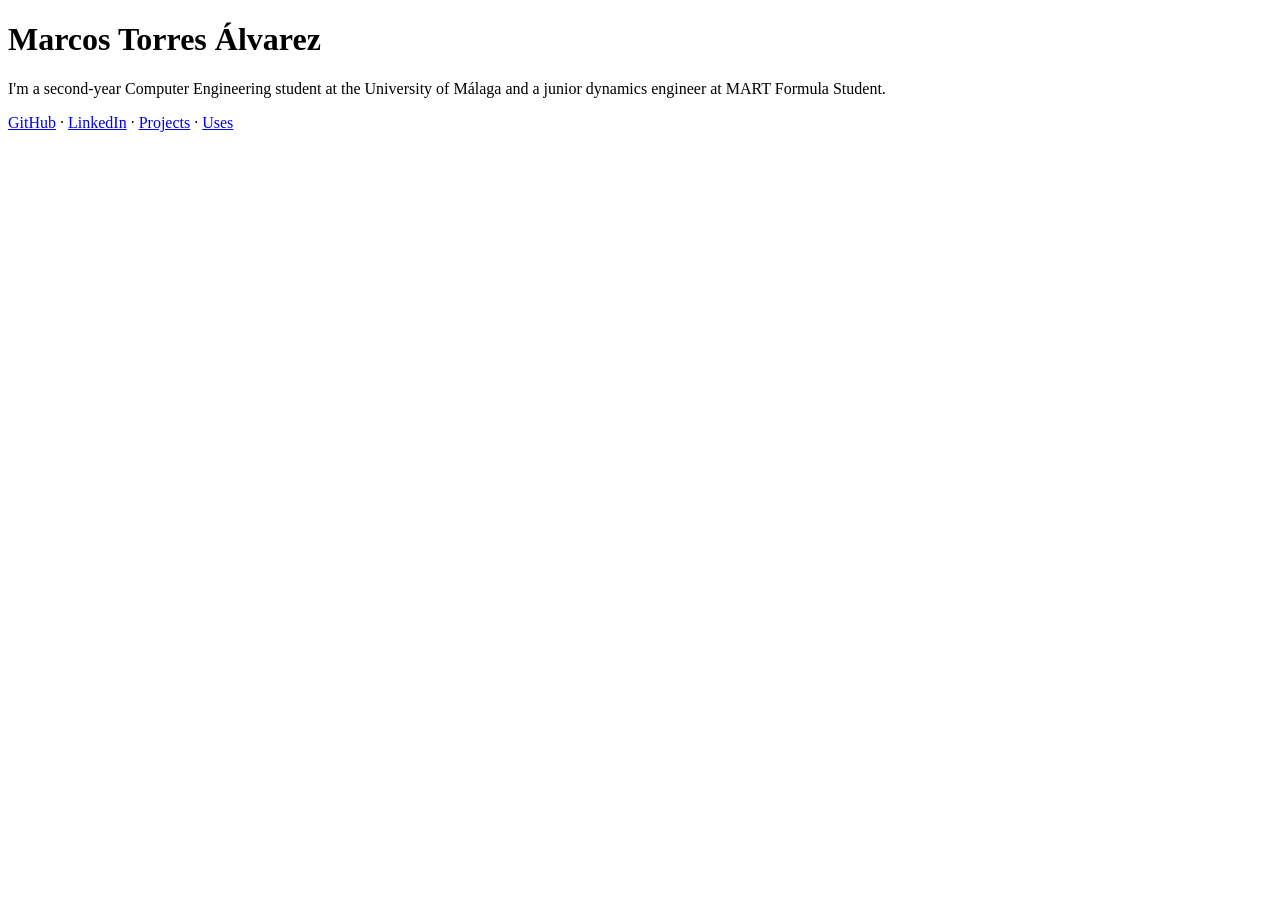
==== index.html @ 0f6a8b1e "Add projects page" ====
<!doctype html>
<html lang="en">
  <head>
    <meta charset="utf-8">
    <meta name="viewport" content="width=device-width, initial-scale=1">
    <title>Marcos Torres Álvarez</title>
    <meta name="description" content="Computer Engineering student at the University of Málaga and junior dynamics engineer at MART Formula Student.">
  </head>
  <body>
    <h1>Marcos Torres Álvarez</h1>
    <p>I'm a second-year Computer Engineering student at the University of Málaga and a junior dynamics engineer at MART Formula Student.</p>
    <p>
      <a href="https://github.com/mtoralv">GitHub</a> ·
      <a href="https://www.linkedin.com/in/mtoralv/">LinkedIn</a> ·
      <a href="/projects">Projects</a> ·
      <a href="/uses">Uses</a>
    </p>
  </body>
</html>
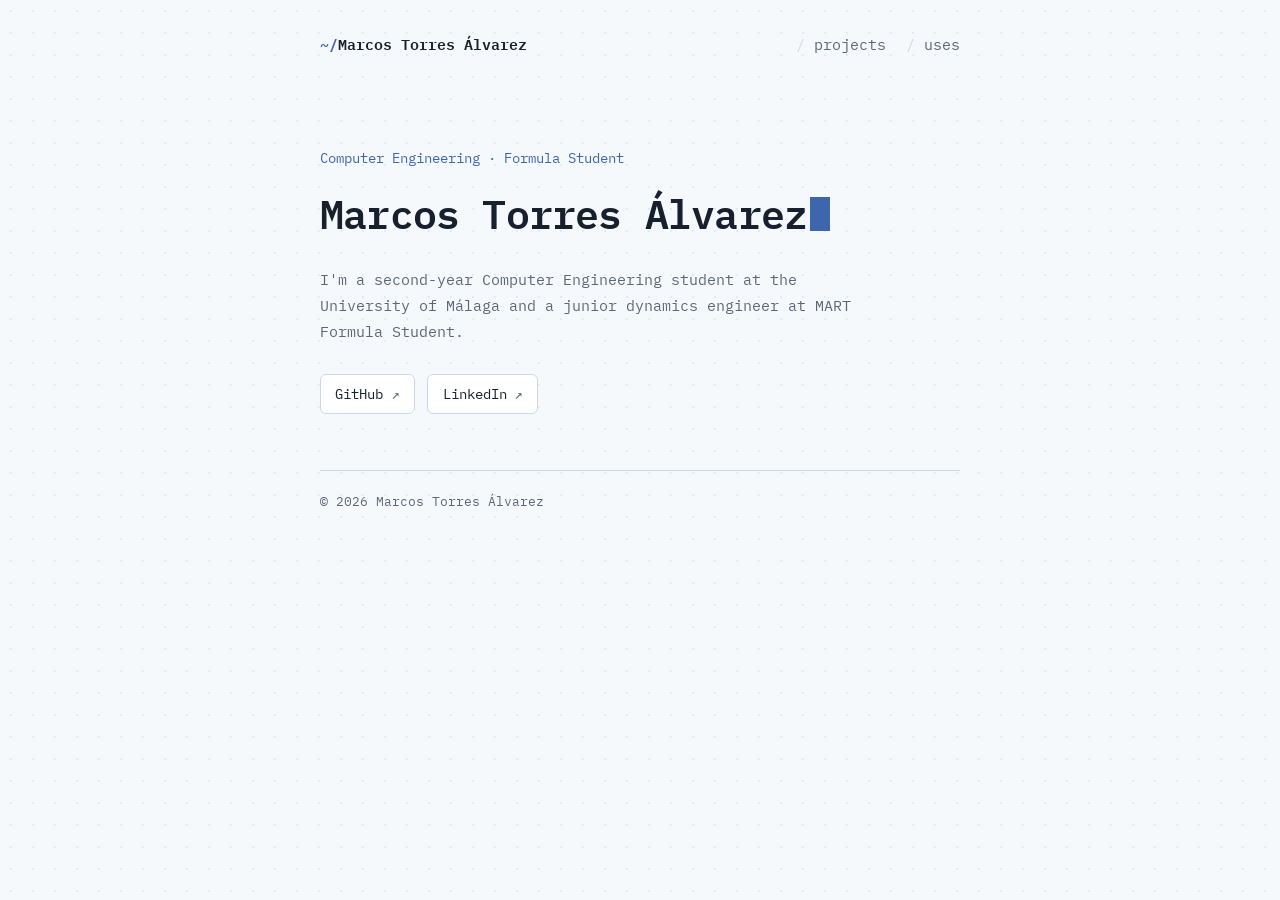
==== commit de4acfb4: "Add site design: stylesheet, self-hosted font, favicon and footer" ====
--- a/index.html
+++ b/index.html
@@ -5,15 +5,34 @@
     <meta name="viewport" content="width=device-width, initial-scale=1">
     <title>Marcos Torres Álvarez</title>
     <meta name="description" content="Computer Engineering student at the University of Málaga and junior dynamics engineer at MART Formula Student.">
+    <link rel="icon" href="favicon.svg" type="image/svg+xml">
+    <link rel="stylesheet" href="style.css">
   </head>
   <body>
-    <h1>Marcos Torres Álvarez</h1>
-    <p>I'm a second-year Computer Engineering student at the University of Málaga and a junior dynamics engineer at MART Formula Student.</p>
-    <p>
-      <a href="https://github.com/mtoralv">GitHub</a> ·
-      <a href="https://www.linkedin.com/in/mtoralv/">LinkedIn</a> ·
-      <a href="/projects">Projects</a> ·
-      <a href="/uses">Uses</a>
-    </p>
+    <div class="page">
+      <header class="site-header">
+        <a class="site-name" href="/">Marcos Torres Álvarez</a>
+        <nav class="site-nav" aria-label="Main">
+          <a href="/projects">Projects</a>
+          <a href="/uses">Uses</a>
+        </nav>
+      </header>
+
+      <main>
+        <section class="intro">
+          <p class="eyebrow">Computer Engineering · Formula Student</p>
+          <h1>Marcos Torres Álvarez<span class="cursor" aria-hidden="true"></span></h1>
+          <p class="lead">I'm a second-year Computer Engineering student at the University of Málaga and a junior dynamics engineer at MART Formula Student.</p>
+          <ul class="links">
+            <li><a href="https://github.com/mtoralv">GitHub</a></li>
+            <li><a href="https://www.linkedin.com/in/mtoralv/">LinkedIn</a></li>
+          </ul>
+        </section>
+      </main>
+
+      <footer class="site-footer">
+        <p>© 2026 Marcos Torres Álvarez</p>
+      </footer>
+    </div>
   </body>
 </html>
--- a/style.css
+++ b/style.css
@@ -0,0 +1,374 @@
+/* Dark-first, one column on a faint dot grid, everything set in a monospace face.
+   The font files live in /fonts (IBM Plex Mono, SIL Open Font License), so nothing is downloaded from other sites. */
+
+@font-face {
+  font-family: "IBM Plex Mono";
+  src: url("fonts/ibm-plex-mono-latin-400-normal.woff2") format("woff2");
+  font-weight: 400;
+  font-display: swap;
+}
+
+@font-face {
+  font-family: "IBM Plex Mono";
+  src: url("fonts/ibm-plex-mono-latin-500-normal.woff2") format("woff2");
+  font-weight: 500;
+  font-display: swap;
+}
+
+@font-face {
+  font-family: "IBM Plex Mono";
+  src: url("fonts/ibm-plex-mono-latin-600-normal.woff2") format("woff2");
+  font-weight: 600;
+  font-display: swap;
+}
+
+:root {
+  --bg: #0b0e15;
+  --surface: #111724;
+  --fg: #d9e2f2;
+  --muted: #8b95a7;
+  --line: #283349;
+  --accent: #8fb0f7;
+  --dot: #151b28;
+
+  --font-mono: "IBM Plex Mono", ui-monospace, "SF Mono", "Cascadia Code", Menlo, Consolas, monospace;
+  --font-body: var(--font-mono);
+
+  color-scheme: dark;
+}
+
+@media (prefers-color-scheme: light) {
+  :root:not([data-theme="dark"]) {
+    --bg: #f6f9fc;
+    --surface: #ffffff;
+    --fg: #17202d;
+    --muted: #5c6678;
+    --line: #cdd8e7;
+    --accent: #3e66ad;
+    --dot: #e4eaf3;
+    color-scheme: light;
+  }
+}
+
+:root[data-theme="light"] {
+  --bg: #f6f9fc;
+  --surface: #ffffff;
+  --fg: #17202d;
+  --muted: #5c6678;
+  --line: #cdd8e7;
+  --accent: #3e66ad;
+  --dot: #e4eaf3;
+  color-scheme: light;
+}
+
+* {
+  box-sizing: border-box;
+}
+
+body {
+  margin: 0;
+  background-color: var(--bg);
+  background-image: radial-gradient(var(--dot) 1px, transparent 1px);
+  background-size: 22px 22px;
+  color: var(--fg);
+  font-family: var(--font-body);
+  font-size: 0.875rem;
+  line-height: 1.75;
+  -webkit-font-smoothing: antialiased;
+  -webkit-text-size-adjust: 100%;
+}
+
+.page {
+  max-width: 42rem;
+  margin: 0 auto;
+  padding-block: 2rem 3rem;
+  padding-left: max(16px, env(safe-area-inset-left, 0px));
+  padding-right: max(16px, env(safe-area-inset-right, 0px));
+  display: flex;
+  flex-direction: column;
+  gap: 3.5rem;
+}
+
+/* Top bar */
+
+.site-header {
+  display: flex;
+  flex-wrap: wrap;
+  align-items: baseline;
+  justify-content: space-between;
+  gap: 0.5rem 1.5rem;
+  font-family: var(--font-mono);
+  font-size: 0.9375rem;
+}
+
+.site-name {
+  color: var(--fg);
+  font-weight: 600;
+  text-decoration: none;
+}
+
+.site-name::before {
+  content: "~/";
+  color: var(--accent);
+}
+
+.site-nav {
+  display: flex;
+  gap: 1.25rem;
+}
+
+.site-nav a {
+  color: var(--muted);
+  text-decoration: none;
+  text-transform: lowercase;
+}
+
+.site-nav a::before {
+  content: "/ ";
+  color: var(--line);
+}
+
+.site-nav a:hover,
+.site-nav a[aria-current="page"] {
+  color: var(--fg);
+}
+
+.site-nav a[aria-current="page"]::before {
+  color: var(--accent);
+}
+
+/* Home intro */
+
+.intro {
+  display: flex;
+  flex-direction: column;
+  gap: 1.25rem;
+  padding-block: 2rem 0;
+}
+
+.eyebrow {
+  margin: 0;
+  font-family: var(--font-mono);
+  font-size: 0.875rem;
+  color: var(--accent);
+}
+
+.intro h1 {
+  font-size: clamp(1.75rem, 5.5vw, 2.5rem);
+  font-weight: 600;
+  line-height: 1.1;
+  letter-spacing: -0.02em;
+}
+
+.cursor {
+  display: inline-block;
+  width: 0.5em;
+  height: 0.85em;
+  margin-left: 0.08em;
+  background: var(--accent);
+  vertical-align: -0.05em;
+  animation: blink 1.1s steps(1) infinite;
+}
+
+@keyframes blink {
+  50% {
+    opacity: 0;
+  }
+}
+
+@media (prefers-reduced-motion: reduce) {
+  .cursor {
+    animation: none;
+  }
+}
+
+/* Text */
+
+h1,
+h2,
+h3 {
+  margin: 0;
+  line-height: 1.2;
+  text-wrap: balance;
+}
+
+h1 {
+  font-size: 1.75rem;
+  font-weight: 600;
+  letter-spacing: -0.02em;
+}
+
+h2 {
+  margin-top: 2.75rem;
+  font-family: var(--font-mono);
+  font-size: 0.875rem;
+  font-weight: 500;
+  letter-spacing: 0.08em;
+  text-transform: uppercase;
+  color: var(--muted);
+}
+
+h2::before {
+  content: "## ";
+  color: var(--accent);
+}
+
+h3 {
+  font-size: 1.125rem;
+  font-weight: 600;
+}
+
+p,
+ul {
+  margin: 1rem 0 0;
+}
+
+h1 + p,
+h2 + p,
+h2 + ul {
+  margin-top: 0.75rem;
+}
+
+ul {
+  padding-left: 1.25rem;
+}
+
+li + li {
+  margin-top: 0.45rem;
+}
+
+li::marker {
+  color: var(--accent);
+}
+
+.lead {
+  font-size: 0.9375rem;
+  color: var(--muted);
+  max-width: 34rem;
+}
+
+a {
+  color: inherit;
+  text-decoration: underline;
+  text-decoration-color: color-mix(in srgb, var(--accent) 55%, transparent);
+  text-underline-offset: 0.22rem;
+}
+
+a:hover {
+  color: var(--accent);
+}
+
+a:focus-visible {
+  outline: 2px solid var(--accent);
+  outline-offset: 3px;
+  border-radius: 2px;
+}
+
+.label {
+  color: var(--muted);
+}
+
+code {
+  font-family: var(--font-mono);
+}
+
+/* Link buttons on the home page */
+
+.links {
+  display: flex;
+  flex-wrap: wrap;
+  gap: 0.75rem;
+  margin: 0.5rem 0 0;
+  padding: 0;
+  list-style: none;
+}
+
+.links li + li {
+  margin-top: 0;
+}
+
+.links a {
+  display: inline-block;
+  padding: 0.45rem 0.9rem;
+  border: 1px solid var(--line);
+  border-radius: 6px;
+  background: var(--surface);
+  color: var(--fg);
+  font-family: var(--font-mono);
+  font-size: 0.875rem;
+  text-decoration: none;
+  transition: border-color 0.15s, color 0.15s;
+}
+
+.links a:hover {
+  border-color: var(--accent);
+  color: var(--accent);
+}
+
+.links a::after {
+  content: " ↗";
+  color: var(--muted);
+}
+
+/* Project card */
+
+.project {
+  margin-top: 1.5rem;
+  padding: 1.5rem;
+  border: 1px solid var(--line);
+  border-radius: 10px;
+  background: var(--surface);
+}
+
+.project > p:first-of-type {
+  margin-top: 0.5rem;
+  color: var(--muted);
+}
+
+.tags {
+  display: flex;
+  flex-wrap: wrap;
+  gap: 0.5rem;
+  margin: 1rem 0 0;
+  padding: 0;
+  list-style: none;
+}
+
+.tags li + li {
+  margin-top: 0;
+}
+
+.tags li {
+  padding: 0.1rem 0.55rem;
+  border: 1px solid var(--line);
+  border-radius: 999px;
+  font-family: var(--font-mono);
+  font-size: 0.8125rem;
+  color: var(--accent);
+}
+
+/* Footer */
+
+.site-footer {
+  padding-top: 1.25rem;
+  border-top: 1px solid var(--line);
+  color: var(--muted);
+  font-family: var(--font-mono);
+  font-size: 0.8125rem;
+}
+
+.site-footer p {
+  margin: 0;
+}
+
+/* Narrow screens */
+
+@media (max-width: 30rem) {
+  .project {
+    padding: 1.125rem 1rem;
+  }
+}
+
+a {
+  overflow-wrap: anywhere;
+}
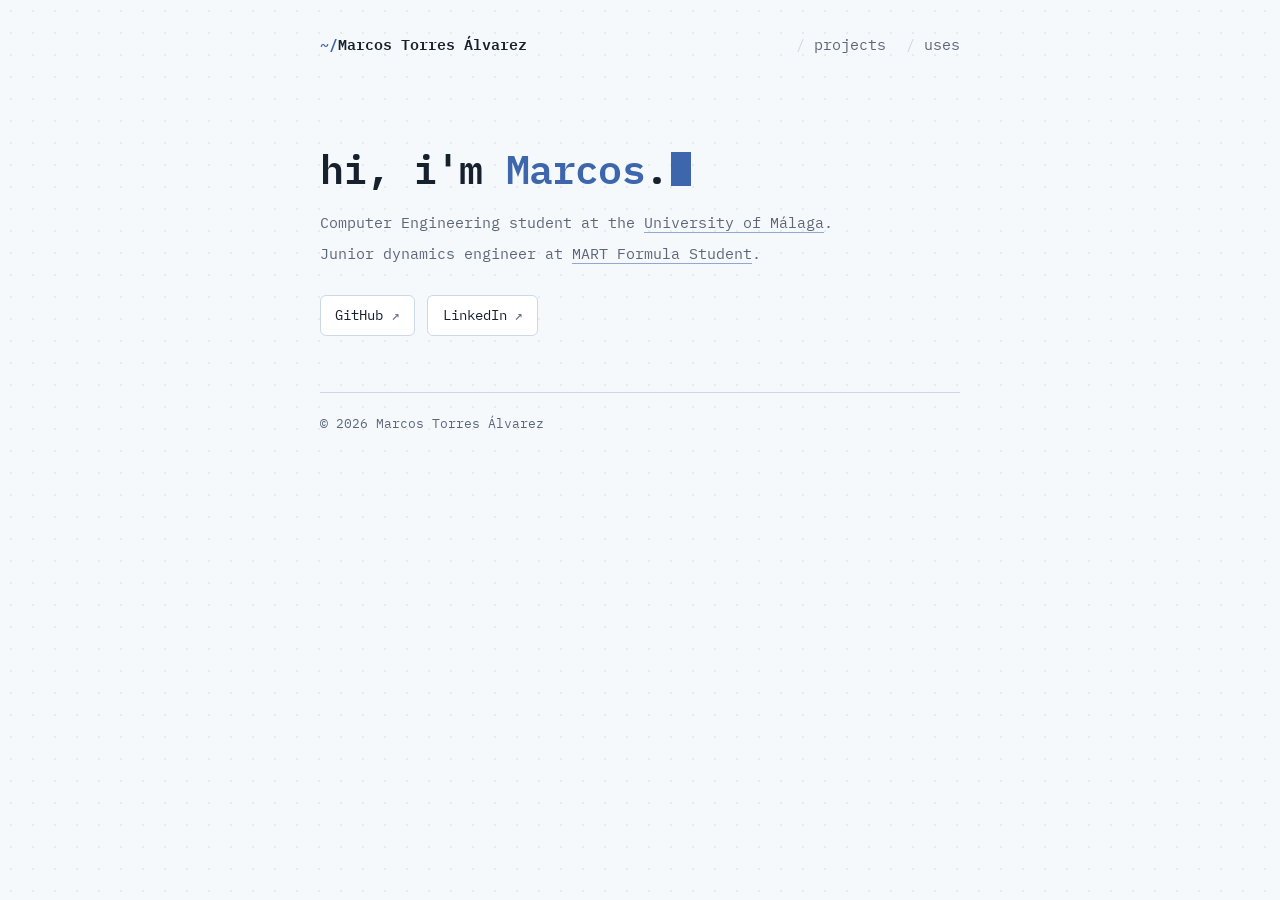
==== commit df0272be: "Rework the home intro and link UMA and MART" ====
--- a/index.html
+++ b/index.html
@@ -20,9 +20,11 @@
 
       <main>
         <section class="intro">
-          <p class="eyebrow">Computer Engineering · Formula Student</p>
-          <h1>Marcos Torres Álvarez<span class="cursor" aria-hidden="true"></span></h1>
-          <p class="lead">I'm a second-year Computer Engineering student at the University of Málaga and a junior dynamics engineer at MART Formula Student.</p>
+          <h1>hi, i'm <span class="accent">Marcos</span>.<span class="cursor" aria-hidden="true"></span></h1>
+          <div class="lead">
+            <p>Computer Engineering student at the <a href="https://www.uma.es/">University of Málaga</a>.</p>
+            <p>Junior dynamics engineer at <a href="https://www.mart.uma.es/">MART Formula Student</a>.</p>
+          </div>
           <ul class="links">
             <li><a href="https://github.com/mtoralv">GitHub</a></li>
             <li><a href="https://www.linkedin.com/in/mtoralv/">LinkedIn</a></li>
--- a/style.css
+++ b/style.css
@@ -146,13 +146,6 @@
   padding-block: 2rem 0;
 }
 
-.eyebrow {
-  margin: 0;
-  font-family: var(--font-mono);
-  font-size: 0.875rem;
-  color: var(--accent);
-}
-
 .intro h1 {
   font-size: clamp(1.75rem, 5.5vw, 2.5rem);
   font-weight: 600;
@@ -241,6 +234,18 @@
   color: var(--accent);
 }
 
+.accent {
+  color: var(--accent);
+}
+
+.lead p {
+  margin: 0;
+}
+
+.lead p + p {
+  margin-top: 0.25rem;
+}
+
 .lead {
   font-size: 0.9375rem;
   color: var(--muted);
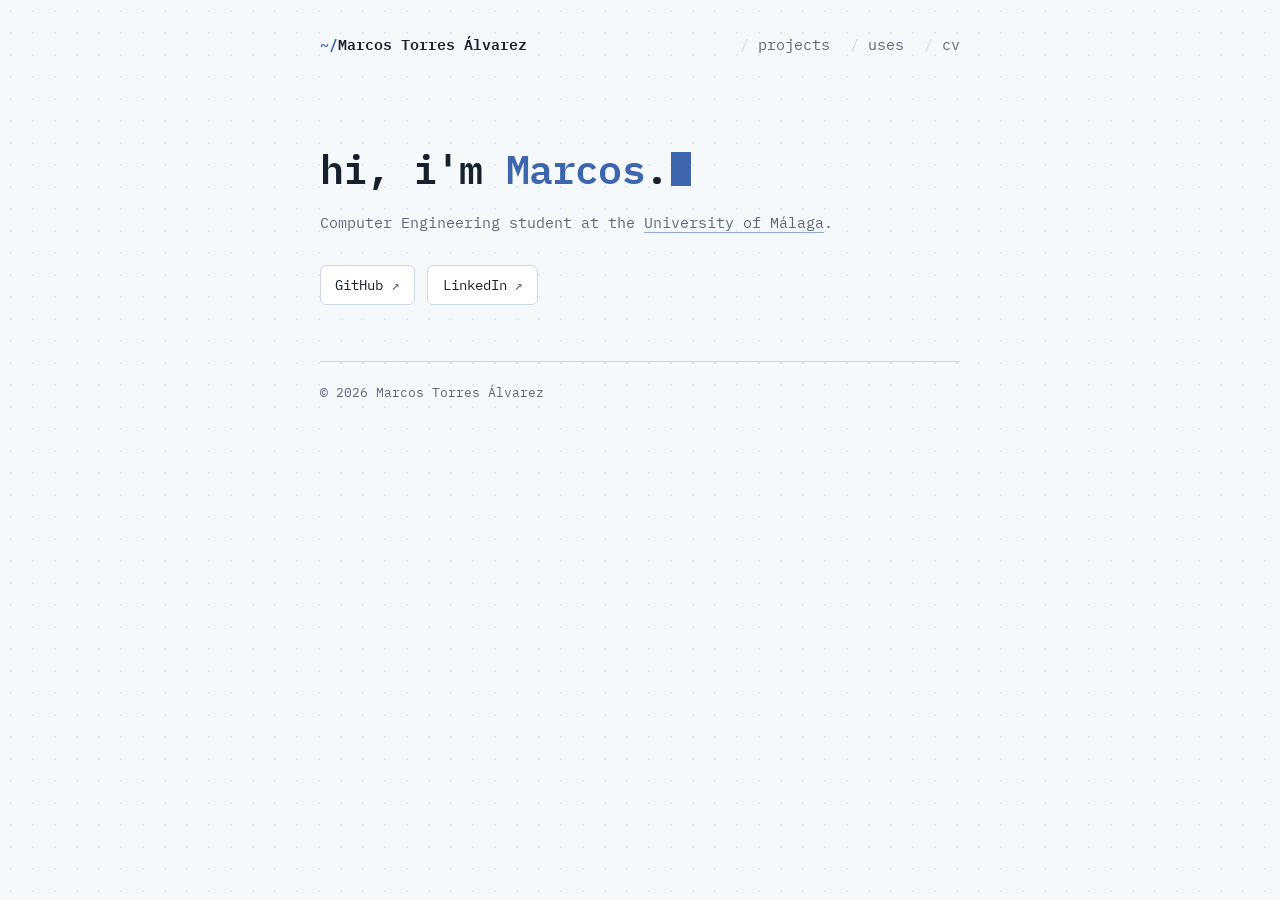
==== commit 2d867f49: "Remove MART and add the CV page" ====
--- a/index.html
+++ b/index.html
@@ -4,7 +4,7 @@
     <meta charset="utf-8">
     <meta name="viewport" content="width=device-width, initial-scale=1">
     <title>Marcos Torres Álvarez</title>
-    <meta name="description" content="Computer Engineering student at the University of Málaga and junior dynamics engineer at MART Formula Student.">
+    <meta name="description" content="Computer Engineering student at the University of Málaga.">
     <link rel="icon" href="favicon.svg" type="image/svg+xml">
     <link rel="stylesheet" href="style.css">
   </head>
@@ -15,6 +15,7 @@
         <nav class="site-nav" aria-label="Main">
           <a href="/projects">Projects</a>
           <a href="/uses">Uses</a>
+          <a href="/cv">CV</a>
         </nav>
       </header>
 
@@ -23,7 +24,6 @@
           <h1>hi, i'm <span class="accent">Marcos</span>.<span class="cursor" aria-hidden="true"></span></h1>
           <div class="lead">
             <p>Computer Engineering student at the <a href="https://www.uma.es/">University of Málaga</a>.</p>
-            <p>Junior dynamics engineer at <a href="https://www.mart.uma.es/">MART Formula Student</a>.</p>
           </div>
           <ul class="links">
             <li><a href="https://github.com/mtoralv">GitHub</a></li>
--- a/style.css
+++ b/style.css
@@ -315,21 +315,6 @@
   color: var(--muted);
 }
 
-/* Project card */
-
-.project {
-  margin-top: 1.5rem;
-  padding: 1.5rem;
-  border: 1px solid var(--line);
-  border-radius: 10px;
-  background: var(--surface);
-}
-
-.project > p:first-of-type {
-  margin-top: 0.5rem;
-  color: var(--muted);
-}
-
 .tags {
   display: flex;
   flex-wrap: wrap;
@@ -366,14 +351,145 @@
   margin: 0;
 }
 
-/* Narrow screens */
-
-@media (max-width: 30rem) {
-  .project {
-    padding: 1.125rem 1rem;
-  }
-}
 
 a {
   overflow-wrap: anywhere;
 }
+
+/* Project list */
+
+.project-list {
+  margin-top: 2rem;
+  padding: 0;
+  list-style: none;
+  border-top: 1px solid var(--line);
+}
+
+.project-list > li + li {
+  margin-top: 0;
+}
+
+.project-row {
+  position: relative;
+  margin-inline: -0.75rem;
+  padding: 1.25rem 0.75rem;
+  border-radius: 6px;
+  transition: background-color 0.15s;
+}
+
+.project-row::after {
+  content: "";
+  position: absolute;
+  left: 0.75rem;
+  right: 0.75rem;
+  bottom: 0;
+  border-bottom: 1px solid var(--line);
+}
+
+.project-row:hover,
+.project-row:focus-within {
+  background: var(--surface);
+}
+
+/* The link covers the whole row, so the tags and empty space are clickable too */
+.project-link::before {
+  content: "";
+  position: absolute;
+  inset: 0;
+}
+
+.project-link:focus-visible {
+  outline: none;
+}
+
+.project-row:has(.project-link:focus-visible) {
+  outline: 2px solid var(--accent);
+  outline-offset: -2px;
+}
+
+.project-link {
+  display: grid;
+  grid-template-columns: 1fr auto;
+  gap: 0.25rem 1rem;
+  color: inherit;
+  text-decoration: none;
+}
+
+.project-name {
+  font-weight: 600;
+  color: var(--fg);
+}
+
+.project-name::after {
+  content: " →";
+  color: var(--muted);
+  transition: color 0.15s;
+}
+
+.project-row:hover .project-name,
+.project-row:hover .project-name::after {
+  color: var(--accent);
+}
+
+.project-year {
+  color: var(--muted);
+  font-variant-numeric: tabular-nums;
+}
+
+.project-summary {
+  grid-column: 1 / -1;
+  min-width: 0;
+  color: var(--muted);
+}
+
+.project-row .tags {
+  margin-top: 0.75rem;
+}
+
+/* Project page */
+
+.breadcrumb {
+  margin: 0 0 1rem;
+  color: var(--muted);
+}
+
+.breadcrumb a {
+  color: var(--muted);
+}
+
+.facts {
+  display: grid;
+  gap: 0.75rem;
+  margin: 2rem 0 0;
+  padding: 1.25rem;
+  border: 1px solid var(--line);
+  border-radius: 10px;
+  background: var(--surface);
+}
+
+.facts > div {
+  display: grid;
+  grid-template-columns: 7.5rem 1fr;
+  gap: 1rem;
+  align-items: baseline;
+}
+
+.facts dt {
+  color: var(--muted);
+}
+
+.facts dd {
+  margin: 0;
+  min-width: 0;
+}
+
+.facts .tags {
+  margin: 0;
+}
+
+@media (max-width: 30rem) {
+  .facts > div {
+    grid-template-columns: 1fr;
+    gap: 0.25rem;
+  }
+}
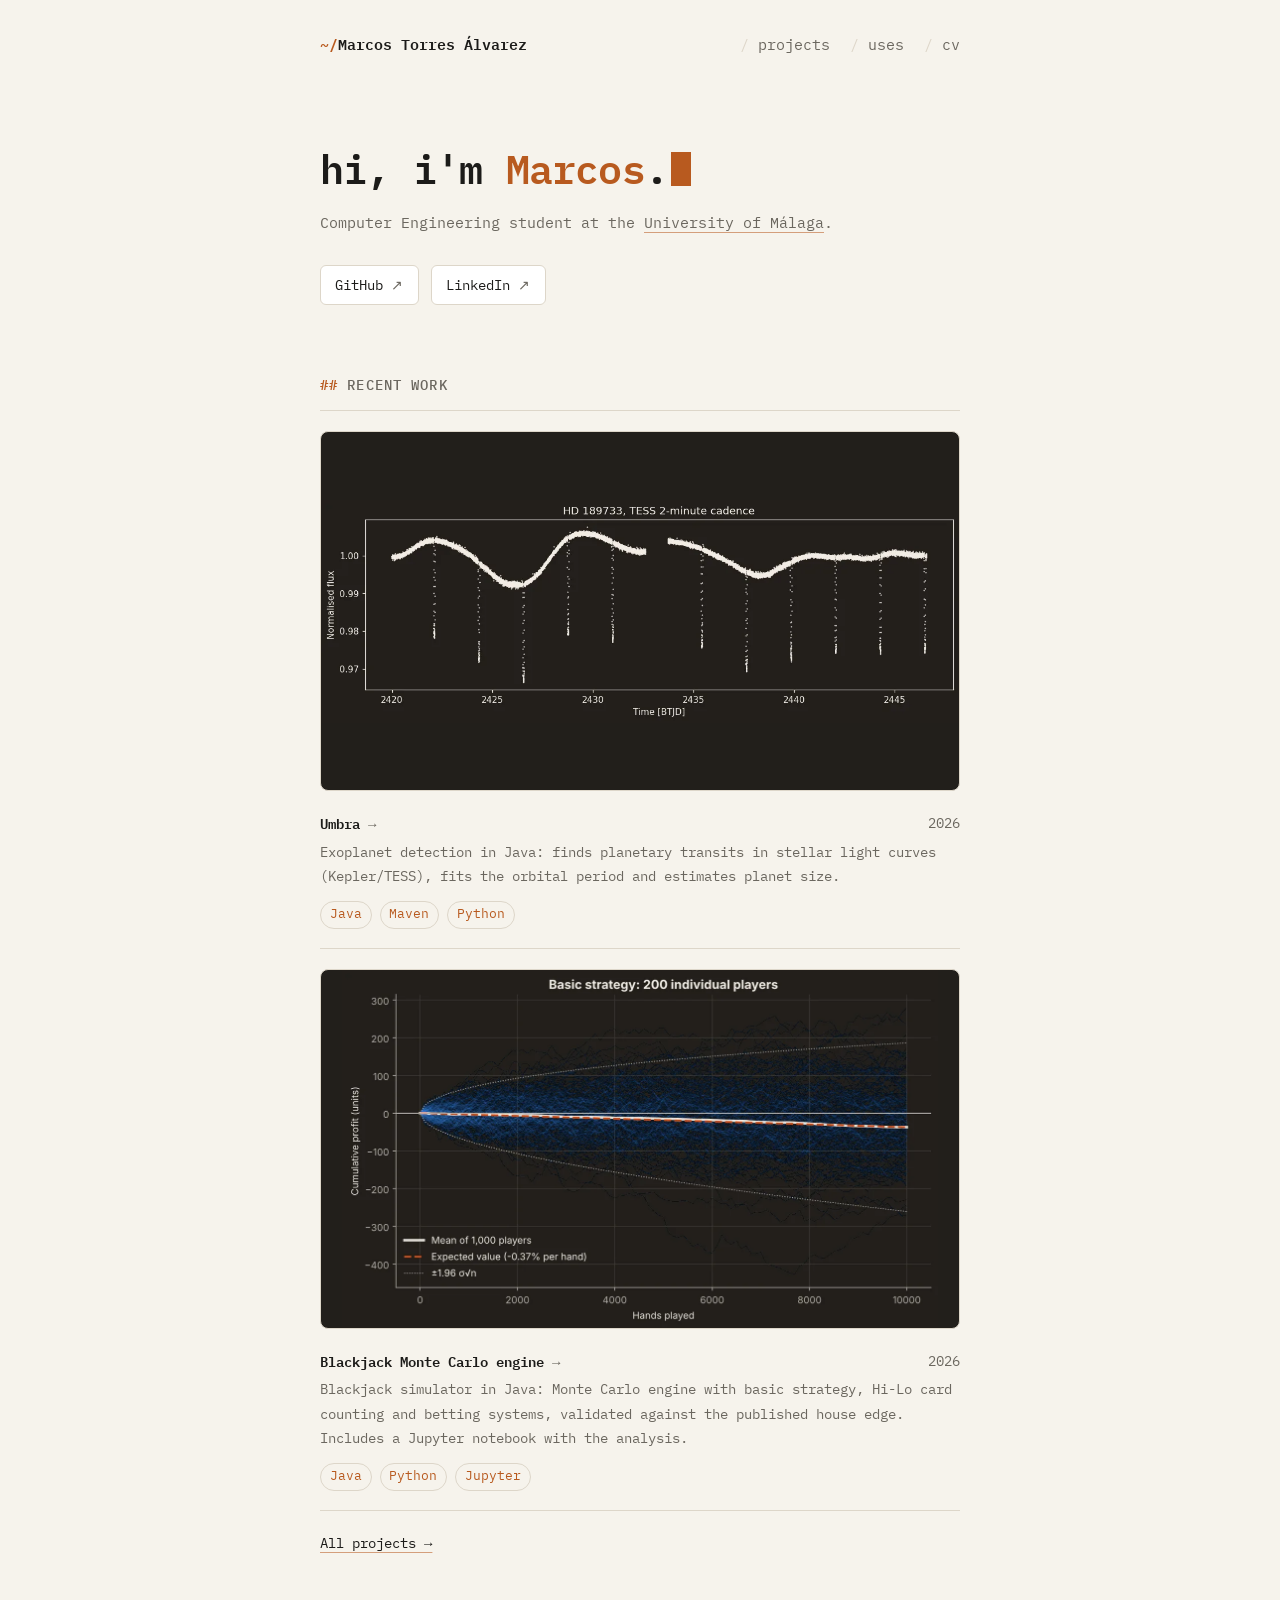
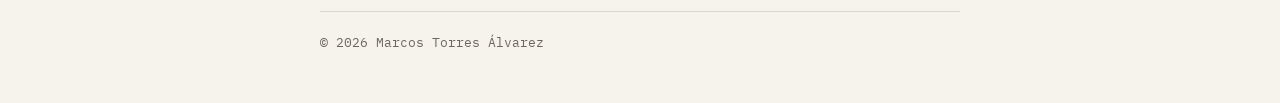
==== commit 97f20788: "Warm palette and an image for every project Switch to a warm dark palette with an orange accent, dro" ====
--- a/index.html
+++ b/index.html
@@ -5,6 +5,7 @@
     <meta name="viewport" content="width=device-width, initial-scale=1">
     <title>Marcos Torres Álvarez</title>
     <meta name="description" content="Computer Engineering student at the University of Málaga.">
+    <link rel="canonical" href="https://torresmarcos.com/">
     <link rel="icon" href="favicon.svg" type="image/svg+xml">
     <link rel="stylesheet" href="style.css">
   </head>
@@ -30,6 +31,39 @@
             <li><a href="https://www.linkedin.com/in/mtoralv/">LinkedIn</a></li>
           </ul>
         </section>
+
+        <section class="recent" aria-labelledby="recent-title">
+          <h2 id="recent-title">Recent work</h2>
+          <ul class="project-list">
+          <li class="project-row">
+            <a class="project-link" href="/projects/umbra">
+              <img class="project-image" src="/images/projects/umbra.webp" alt="Light curve of HD 189733 from TESS: the star brightness over 27 days, with a dip every time its planet crosses it" loading="lazy">
+              <span class="project-name">Umbra</span>
+              <time class="project-year" datetime="2026">2026</time>
+              <span class="project-summary">Exoplanet detection in Java: finds planetary transits in stellar light curves (Kepler/TESS), fits the orbital period and estimates planet size.</span>
+            </a>
+            <ul class="tags" aria-label="Built with">
+              <li>Java</li>
+              <li>Maven</li>
+              <li>Python</li>
+            </ul>
+          </li>
+          <li class="project-row">
+            <a class="project-link" href="/projects/blackjack">
+              <img class="project-image" src="/images/projects/blackjack.webp" alt="Cumulative profit of 200 simulated Blackjack players over 10,000 hands, drifting slowly below zero" loading="lazy">
+              <span class="project-name">Blackjack Monte Carlo engine</span>
+              <time class="project-year" datetime="2026">2026</time>
+              <span class="project-summary">Blackjack simulator in Java: Monte Carlo engine with basic strategy, Hi-Lo card counting and betting systems, validated against the published house edge. Includes a Jupyter notebook with the analysis.</span>
+            </a>
+            <ul class="tags" aria-label="Built with">
+              <li>Java</li>
+              <li>Python</li>
+              <li>Jupyter</li>
+            </ul>
+          </li>
+          </ul>
+          <p class="all-projects"><a href="/projects">All projects →</a></p>
+        </section>
       </main>
 
       <footer class="site-footer">
--- a/style.css
+++ b/style.css
@@ -1,4 +1,4 @@
-/* Dark-first, one column on a faint dot grid, everything set in a monospace face.
+/* Dark-first and warm, one column, everything set in a monospace face.
    The font files live in /fonts (IBM Plex Mono, SIL Open Font License), so nothing is downloaded from other sites. */
 
 @font-face {
@@ -23,13 +23,12 @@
 }
 
 :root {
-  --bg: #0b0e15;
-  --surface: #111724;
-  --fg: #d9e2f2;
-  --muted: #8b95a7;
-  --line: #283349;
-  --accent: #8fb0f7;
-  --dot: #151b28;
+  --bg: #1a1816;
+  --surface: #221f1b;
+  --fg: #f3ece2;
+  --muted: #8c8173;
+  --line: #2f2b26;
+  --accent: #e0874a;
 
   --font-mono: "IBM Plex Mono", ui-monospace, "SF Mono", "Cascadia Code", Menlo, Consolas, monospace;
   --font-body: var(--font-mono);
@@ -39,25 +38,23 @@
 
 @media (prefers-color-scheme: light) {
   :root:not([data-theme="dark"]) {
-    --bg: #f6f9fc;
+    --bg: #f6f3ec;
     --surface: #ffffff;
-    --fg: #17202d;
-    --muted: #5c6678;
-    --line: #cdd8e7;
-    --accent: #3e66ad;
-    --dot: #e4eaf3;
+    --fg: #1c1b19;
+    --muted: #6b675f;
+    --line: #ddd6c9;
+    --accent: #b85a1f;
     color-scheme: light;
   }
 }
 
 :root[data-theme="light"] {
-  --bg: #f6f9fc;
+  --bg: #f6f3ec;
   --surface: #ffffff;
-  --fg: #17202d;
-  --muted: #5c6678;
-  --line: #cdd8e7;
-  --accent: #3e66ad;
-  --dot: #e4eaf3;
+  --fg: #1c1b19;
+  --muted: #6b675f;
+  --line: #ddd6c9;
+  --accent: #b85a1f;
   color-scheme: light;
 }
 
@@ -68,8 +65,6 @@
 body {
   margin: 0;
   background-color: var(--bg);
-  background-image: radial-gradient(var(--dot) 1px, transparent 1px);
-  background-size: 22px 22px;
   color: var(--fg);
   font-family: var(--font-body);
   font-size: 0.875rem;
@@ -493,3 +488,63 @@
     gap: 0.25rem;
   }
 }
+
+/* Project images */
+
+.project-image {
+  display: block;
+  width: 100%;
+  aspect-ratio: 16 / 9;
+  object-fit: contain;
+  margin-bottom: 1rem;
+  border: 1px solid var(--line);
+  border-radius: 8px;
+  /* Same colour as the figures' own background, in both themes */
+  background: #221f1b;
+  transition: border-color 0.15s;
+}
+
+.project-row:hover .project-image {
+  border-color: var(--muted);
+}
+
+.figure {
+  margin: 2rem 0 0;
+}
+
+.figure img {
+  display: block;
+  width: 100%;
+  height: auto;
+  border: 1px solid var(--line);
+  border-radius: 8px;
+  background: #221f1b;
+}
+
+.figure figcaption {
+  margin-top: 0.5rem;
+  color: var(--muted);
+  font-size: 0.8125rem;
+}
+
+/* Recent work on the home page */
+
+.recent {
+  margin-top: 4.5rem;
+}
+
+.recent h2 {
+  margin-top: 0;
+}
+
+.recent .project-list {
+  margin-top: 1rem;
+}
+
+.all-projects {
+  margin-top: 1.25rem;
+}
+
+.project-link .project-image {
+  grid-column: 1 / -1;
+}
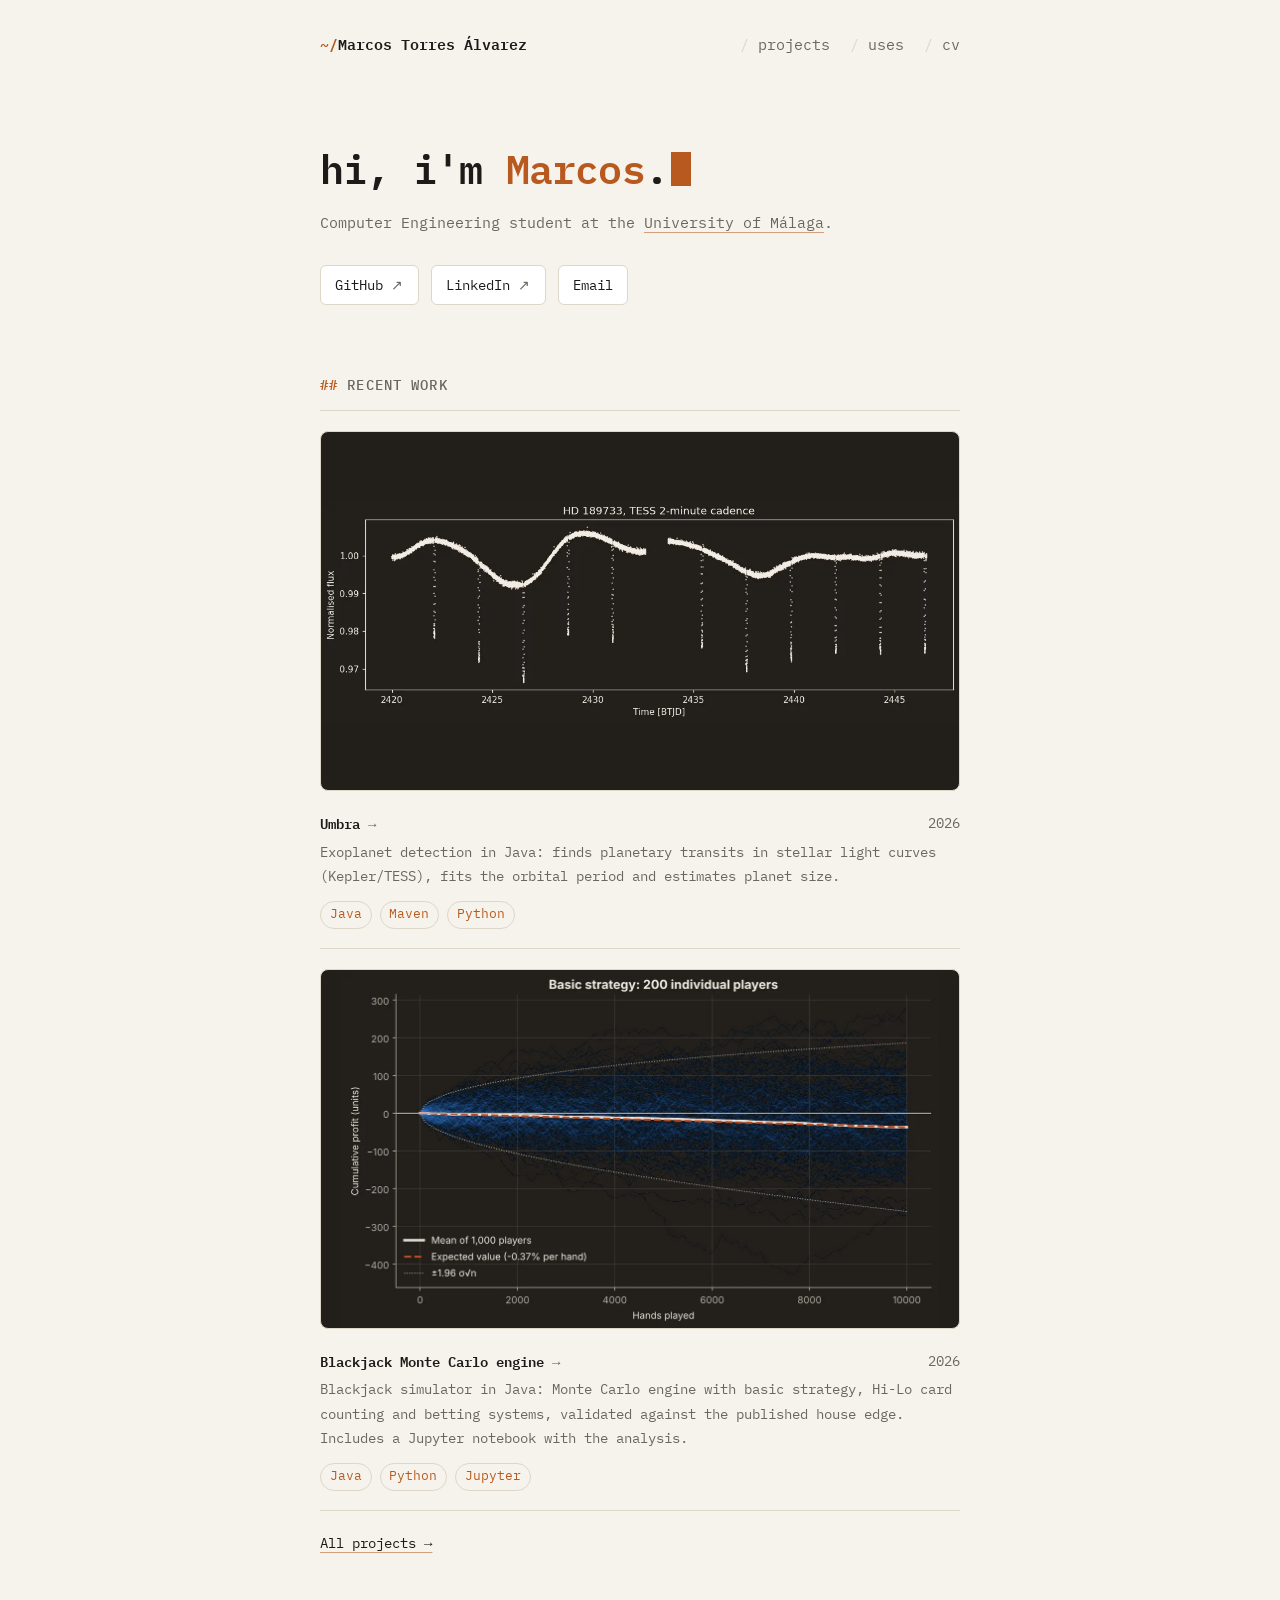
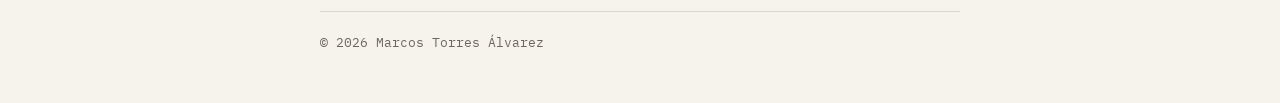
==== commit 7782be37: "Add contact email to the homepage" ====
--- a/index.html
+++ b/index.html
@@ -29,6 +29,7 @@
           <ul class="links">
             <li><a href="https://github.com/mtoralv">GitHub</a></li>
             <li><a href="https://www.linkedin.com/in/mtoralv/">LinkedIn</a></li>
+            <li><a class="email" href="mailto:marcos@torresmarcos.com">Email</a></li>
           </ul>
         </section>
 
--- a/style.css
+++ b/style.css
@@ -310,6 +310,10 @@
   color: var(--muted);
 }
 
+.links a.email::after {
+  content: none;
+}
+
 .tags {
   display: flex;
   flex-wrap: wrap;
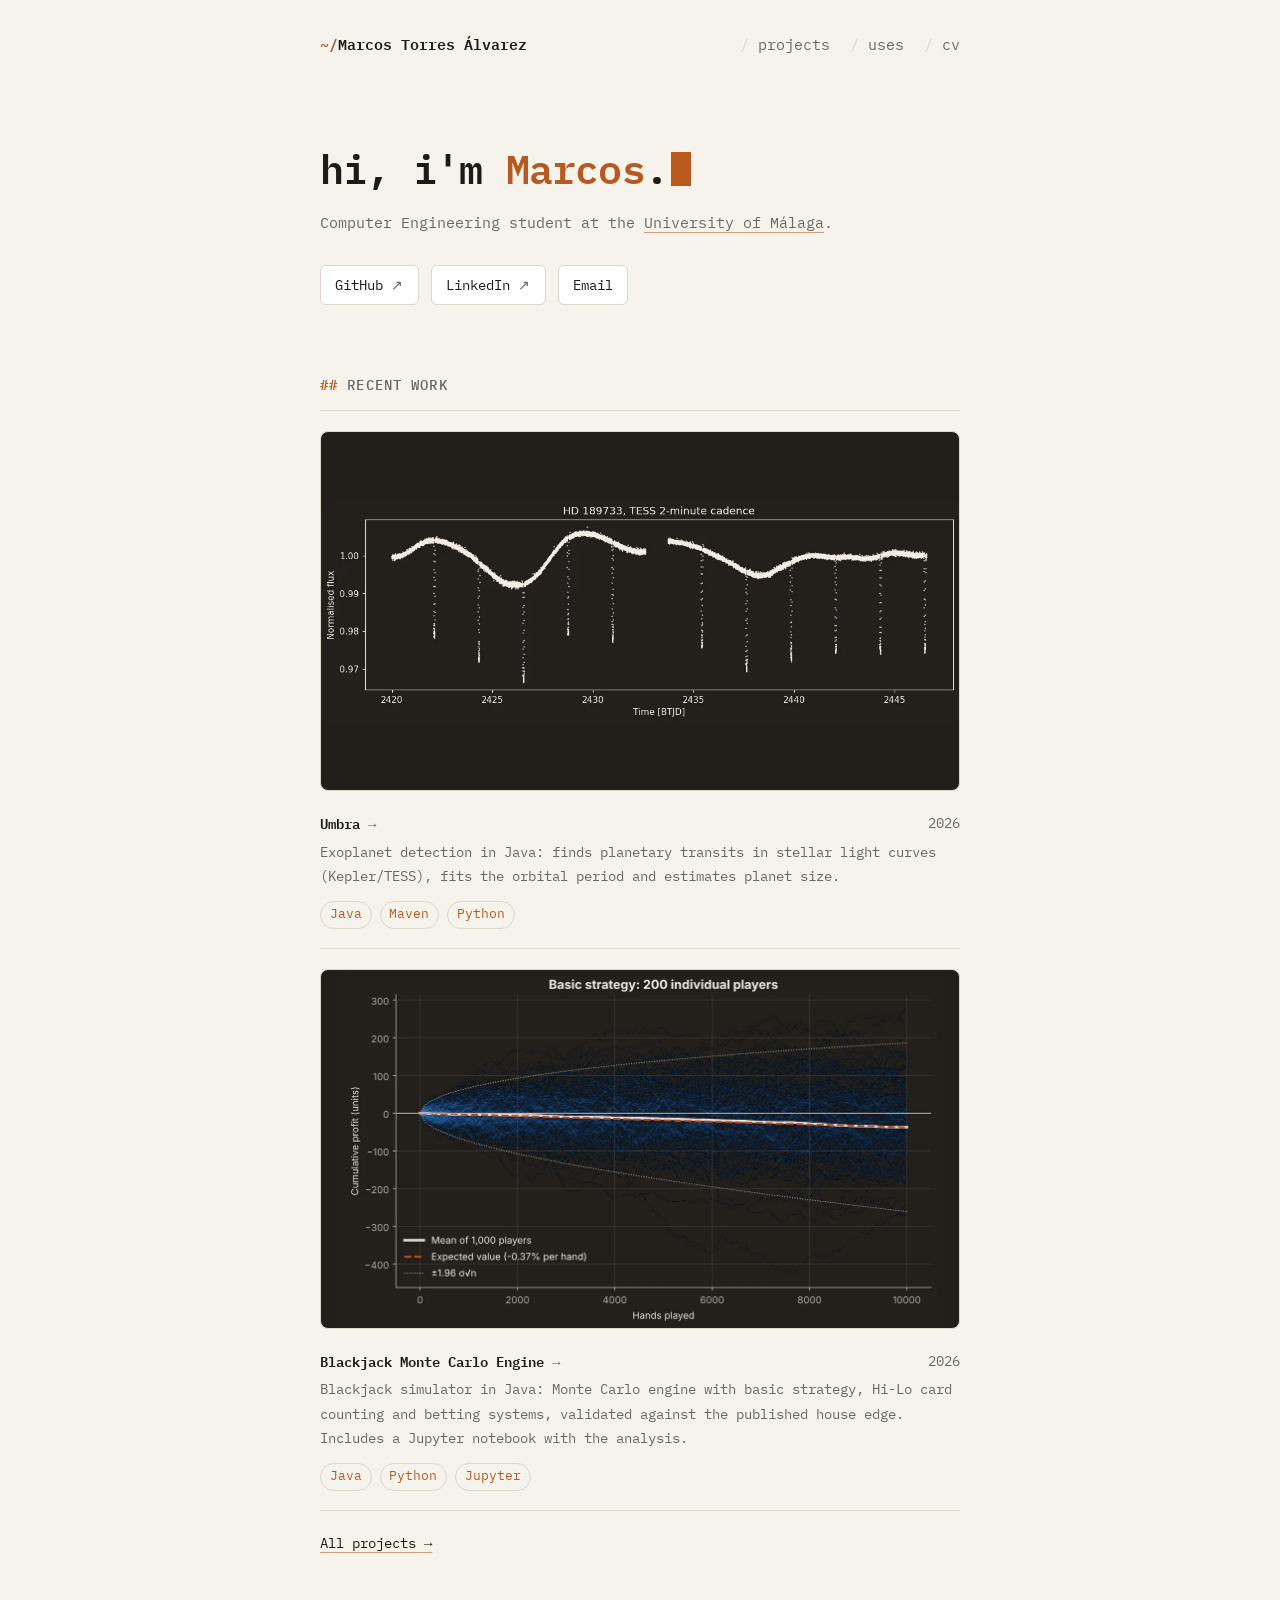
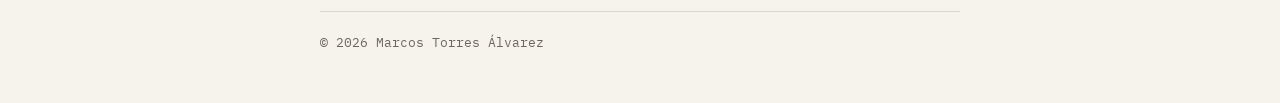
==== commit 8c876952: "Capitalise Engine in the Blackjack project name" ====
--- a/index.html
+++ b/index.html
@@ -52,7 +52,7 @@
           <li class="project-row">
             <a class="project-link" href="/projects/blackjack">
               <img class="project-image" src="/images/projects/blackjack.webp" alt="Cumulative profit of 200 simulated Blackjack players over 10,000 hands, drifting slowly below zero" loading="lazy">
-              <span class="project-name">Blackjack Monte Carlo engine</span>
+              <span class="project-name">Blackjack Monte Carlo Engine</span>
               <time class="project-year" datetime="2026">2026</time>
               <span class="project-summary">Blackjack simulator in Java: Monte Carlo engine with basic strategy, Hi-Lo card counting and betting systems, validated against the published house edge. Includes a Jupyter notebook with the analysis.</span>
             </a>
